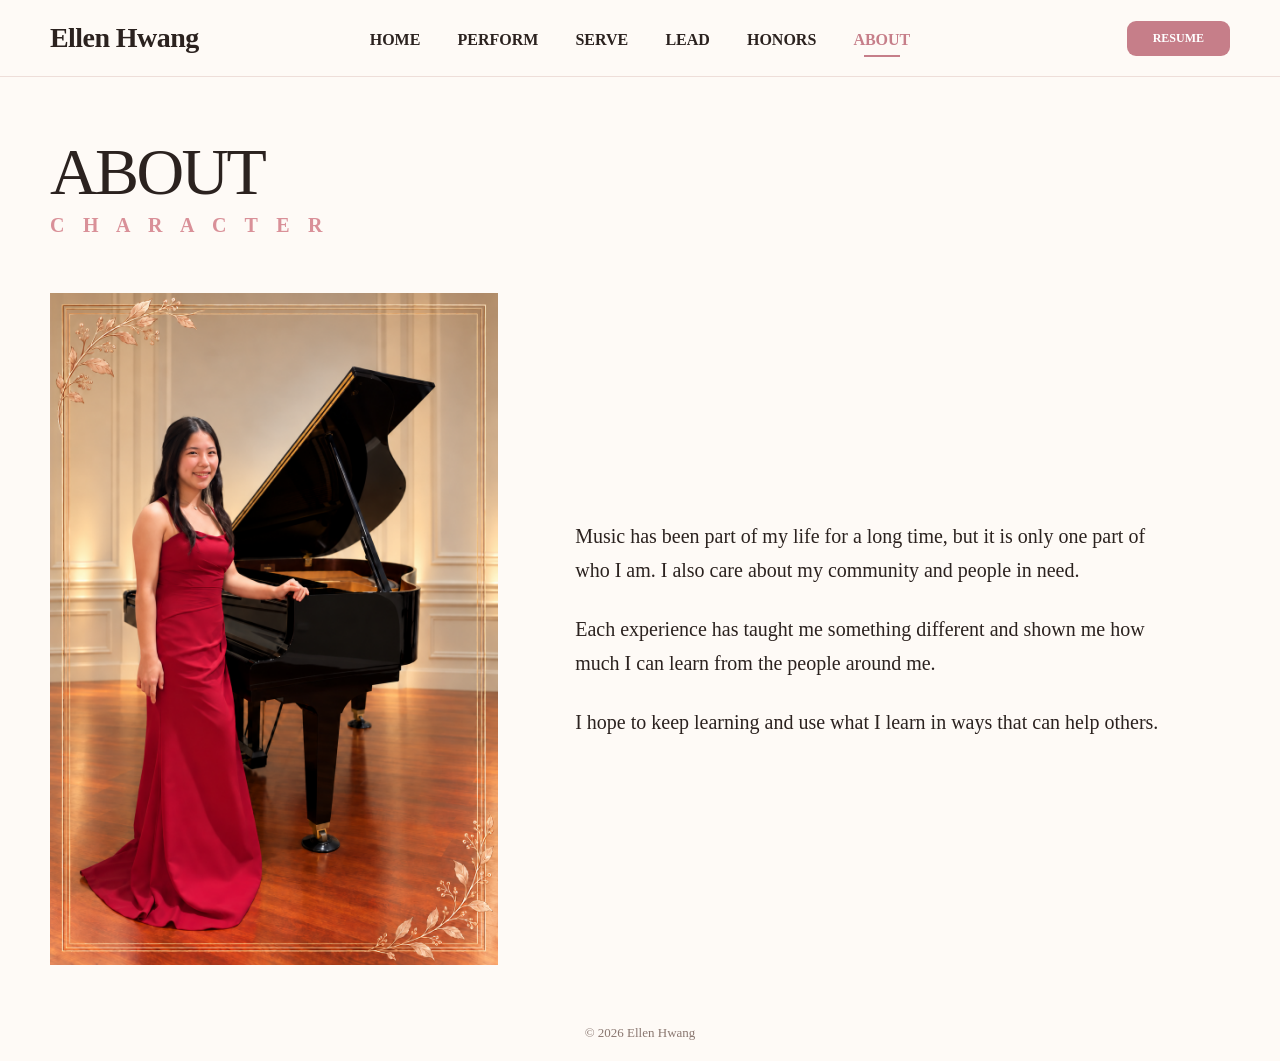
==== about.html @ 8ee8437b "Add files via upload" ====
<!doctype html><html lang="en"><head>
<meta charset="utf-8"><meta name="viewport" content="width=device-width, initial-scale=1">
<title>About | Ellen Hwang</title>
<meta name="description" content="Ellen Hwang portfolio — piano, service, leadership and honors.">
<link rel="stylesheet" href="styles.css"></head><body class="about-page"><header class="site-header"><div class="container nav">
      <a class="brand" href="index.html">Ellen Hwang</a>
      <button class="mobile-toggle" aria-label="Open menu">☰</button>
      <nav class="nav-links"><a class="" href="index.html">HOME</a><a class="" href="perform.html">PERFORM</a><a class="" href="serve.html">SERVE</a><a class="" href="lead.html">LEAD</a><a class="" href="honors.html">HONORS</a><a class="active" href="about.html">ABOUT</a></nav>
      <a class="resume-btn" href="Ellen_Hwang_Resume.pdf" target="_blank" rel="noopener">RESUME</a>
    </div></header><main class="about-wrap decor-page"><img class="floral left" src="assets/images/floral.png" alt=""><img class="floral right" src="assets/images/floral.png" alt=""><div class="container">
<section class="page-top"><div><h1 class="page-title">ABOUT</h1><div class="page-key">C H A R A C T E R</div></div><div></div></section>
<section class="about-grid"><div class="about-photo"><img src="assets/images/about-burgundy.png" width="1024" height="1536" alt="Ellen Hwang in a burgundy gown beside a grand piano"></div><div class="about-copy"><p>Music has been part of my life for a long time, but it is only one part of who I am. I also care about my community and people in need.</p><p>Each experience has taught me something different and shown me how much I can learn from the people around me.</p><p>I hope to keep learning and use what I learn in ways that can help others.</p></div></section>
</div></main><footer class="footer"><div class="container">© 2026 Ellen Hwang</div></footer><script src="script.js"></script></body></html>
---- styles.css ----
:root{
  --bg:#fefaf6;
  --panel:#f9eeec;
  --panel2:#f7e8e4;
  --ink:#2b221f;
  --rose:#c67e89;
  --rose2:#d99098;
  --muted:#6e625d;
  --line:#ead7d3;
  --white:#fffdfa;
  --max:1180px;
}
*{box-sizing:border-box}
html{scroll-behavior:smooth}
body{margin:0;background:var(--bg);color:var(--ink);font-family:"Times New Roman",Times,serif}
a{color:inherit;text-decoration:none}
img{max-width:100%;display:block}
button{font:inherit}
.container{width:min(var(--max),calc(100% - 56px));margin:auto}
.site-header{position:sticky;top:0;z-index:100;background:rgba(254,250,246,.97);border-bottom:1px solid rgba(234,215,211,.8);backdrop-filter:blur(8px)}
.nav{min-height:76px;display:grid;grid-template-columns:240px 1fr auto;align-items:center;gap:24px}
.brand{font-size:29px;font-weight:700;letter-spacing:-.02em}
.nav-links{display:flex;justify-content:center;gap:36px;font-size:14px;font-weight:700}
.nav-links a{position:relative;padding:28px 0 24px}
.nav-links a:hover,.nav-links a.active{color:var(--rose)}
.nav-links a.active:after,.nav-links a:hover:after{content:"";position:absolute;left:18%;right:18%;bottom:16px;height:1.5px;background:var(--rose)}
.resume-btn{background:var(--rose);color:#fff;padding:12px 24px;border-radius:12px;font-size:13px;font-weight:700}
.mobile-toggle{display:none;border:0;background:transparent;font-size:27px;padding:6px}
.page-top{display:grid;grid-template-columns:310px 1fr;gap:86px;padding:64px 0 38px;align-items:start}
.page-title{font-size:66px;line-height:.95;margin:0;font-weight:500;letter-spacing:-.04em}
.page-key{margin-top:10px;color:var(--rose2);letter-spacing:.34em;font-size:20px;font-weight:700}
.page-intro{font-size:21px;line-height:1.55;max-width:720px;margin:7px 0 0}
.eyebrow{color:var(--rose);letter-spacing:.22em;font-size:12px;font-weight:700;text-transform:uppercase}
.footer{padding:19px 0;color:#8A7770;background:#FEFAF6;font-size:13px;line-height:1.4;text-align:center;border:0;margin-top:32px}

/* HOME */
.home-hero{min-height:650px;position:relative;overflow:hidden;padding:58px 0 20px;background:radial-gradient(circle at 70% 30%,#fbe7e7 0,rgba(251,231,231,.65) 18%,transparent 47%)}
.hero-grid{display:grid;grid-template-columns:1.05fr .95fr;align-items:center;gap:18px;min-height:430px}
.hero-copy{padding-left:6%}
.hero-title{font-size:82px;line-height:.83;letter-spacing:-.055em;font-weight:500;margin:0;max-width:590px}
.hero-title em{color:#e4878f;font-weight:500}
.hero-text{font-size:18px;line-height:1.5;max-width:570px;margin:28px 0 0}
.home-paths{display:grid;grid-template-columns:repeat(5,1fr);gap:26px;padding:32px 0 18px}
.path{text-align:center;position:relative}
.path:not(:last-child):after{content:"";position:absolute;right:-13px;top:26px;width:1px;height:54px;background:#dcc7c1}
.path-icon{width:64px;height:64px;border-radius:50%;margin:0 auto 10px;background:#f6cfd0;display:grid;place-items:center}
.path-icon img{width:38px;height:38px;object-fit:contain}
.path strong{display:block;font-size:16px;letter-spacing:.02em}
.path span{display:block;font-style:italic;font-size:14px;margin-top:2px}

/* PERFORM */
.performance-grid{display:grid;grid-template-columns:repeat(3,minmax(0,1fr));gap:26px;padding:16px 0 0;align-items:start}
.performance-card{position:relative;min-width:0}
.play{position:absolute;inset:0;display:grid;place-items:center}
.play:before{content:"▶";width:56px;height:56px;border-radius:50%;display:grid;place-items:center;background:rgba(255,255,255,.82);color:var(--rose);font-size:20px;padding-left:3px;box-shadow:0 4px 16px rgba(0,0,0,.12)}
.performance-card h3{font-size:21px;margin:18px 0 7px}
.performance-card .piece{font-size:16px;line-height:1.35;margin:0}
.performance-card .meta{font-size:14px;color:var(--muted);margin-top:8px}

/* SERVE */
.serve-grid{display:grid;grid-template-columns:repeat(3,1fr);gap:18px;padding:18px 0 0}
.serve-card{background:var(--panel);padding:12px 12px 18px}
.serve-card img{width:100%;aspect-ratio:4/4.3;object-fit:cover;background:#eee}
.serve-card:nth-child(1) img{object-position:center 55%}
.serve-card:nth-child(2) img{object-position:center 50%}
.serve-card:nth-child(3) img{object-position:center 50%}
.serve-card h3{font-size:19px;margin:14px 0 7px}
.serve-card p{font-size:15px;line-height:1.38;margin:0}

/* LEAD */
.lead-grid{display:grid;grid-template-columns:1fr 1fr;gap:38px;padding:16px 0 0;align-items:start}
.lead-panel{background:var(--panel);padding:18px}
.lead-primary{width:100%;aspect-ratio:16/10;object-fit:cover}
.lead-support{display:grid;grid-template-columns:1fr 1fr;gap:12px;margin-top:12px}
.lead-support img{width:100%;aspect-ratio:4/3;object-fit:cover}
.lead-panel h3,.newspaper-block h3{font-size:26px;margin:18px 0 3px}
.role-meta{font-size:15px;font-style:italic;color:#4b3b36;margin-bottom:12px}
.lead-copy{font-size:16px;line-height:1.48;margin:0}
.newspaper-block{padding:0 4px}
.newspaper-block>img{width:100%;aspect-ratio:1.26/1;object-fit:cover;object-position:top center;border:1px solid #e1d8d4;box-shadow:0 4px 14px rgba(65,43,35,.08)}

/* HONORS */
.decor-page{position:relative;overflow:hidden}
.floral{position:absolute;opacity:.34;pointer-events:none;z-index:0}
.floral.left{left:-40px;bottom:-190px;width:190px;transform:rotate(-4deg)}
.floral.right{right:-30px;top:80px;width:170px;transform:scaleX(-1) rotate(-4deg)}
.honors-grid{position:relative;z-index:1;display:grid;grid-template-columns:1fr 1fr;gap:18px;padding:10px 0 0}
.honor-card{min-height:225px;border:1px solid var(--line);border-radius:9px;padding:22px 34px 24px;text-align:center;background:rgba(254,250,246,.78)}
.honor-icon{height:54px;display:grid;place-items:center;margin-bottom:10px}
.honor-icon img{max-height:50px;max-width:72px;object-fit:contain}
.honor-card h3{font-size:24px;margin:4px 0 7px}
.honor-card .sub{font-size:16px;color:var(--muted);line-height:1.3}
.honor-card .award{color:var(--rose);letter-spacing:.18em;font-size:16px;margin:14px 0 8px;font-weight:700}
.honor-card .detail{font-size:15px;color:#6d625d}

/* ABOUT */
.about-wrap{position:relative;overflow:hidden}
.about-grid{display:grid;grid-template-columns:42% 58%;gap:46px;align-items:center;padding:18px 7% 0}
.about-photo{border:0;box-shadow:none;border-radius:0;background:none;padding:0}
.about-photo img{display:block;width:100%;height:auto;border:0;box-shadow:none;border-radius:0;filter:none}
.about-copy{font-size:20px;line-height:1.72;max-width:600px}
.about-copy p{margin:0 0 18px}
.closing{font-style:italic;color:var(--rose);font-size:18px}

@media (max-width: 900px){
  .container{width:min(100% - 34px,760px)}
  .nav{grid-template-columns:1fr auto auto;min-height:66px}
  .brand{font-size:22px}
  .mobile-toggle{display:block;grid-column:2}
  .resume-btn{grid-column:3;padding:10px 16px}
  .nav-links{display:none;position:absolute;top:66px;left:0;right:0;background:var(--bg);padding:12px 24px 22px;border-bottom:1px solid var(--line);flex-direction:column;gap:0}
  .nav-links.open{display:flex}
  .nav-links a{padding:12px 0}
  .nav-links a:after{display:none}
  .page-top{grid-template-columns:1fr;gap:22px;padding:42px 0 28px}
  .page-title{font-size:48px}
  .page-key{font-size:15px}
  .page-intro{font-size:18px}
  .hero-grid{grid-template-columns:1fr;padding-top:8px}
  .hero-copy{padding:0;text-align:center;order:2}
  .hero-title{font-size:57px;max-width:none}
  .hero-text{font-size:16px;margin:20px auto 0}
  .home-paths{grid-template-columns:repeat(2,1fr);gap:24px 18px;padding-top:20px}
  .path:last-child{grid-column:1 / -1;width:50%;justify-self:center}
  .path:after{display:none}
  .performance-grid,.serve-grid,.lead-grid,.honors-grid,.about-grid{grid-template-columns:1fr}
  .performance-grid{gap:34px}
  .serve-card img{aspect-ratio:4/3}
  .lead-grid{gap:28px}
  .newspaper-block>img{aspect-ratio:auto;max-height:540px;object-fit:contain;background:#fff}
  .honor-card{min-height:190px}
  .about-grid{padding:12px 0 0;gap:30px}
  .about-photo{max-width:520px;margin:auto;width:100%}
  .about-copy{font-size:18px}
  .floral.left{width:125px;left:-54px}.floral.right{width:118px;right:-44px}
}
@media (max-width: 520px){
  .container{width:calc(100% - 28px)}
  .resume-btn{font-size:11px;padding:9px 12px}
  .hero-title{font-size:48px}
  .page-title{font-size:43px}
  .serve-card{padding:10px 10px 16px}
  .honor-card{padding:18px 16px}
  .honor-card h3{font-size:22px}
}


/* === HOME REFERENCE MATCH / Oct 2026 === */
@media (min-width: 901px) {
  .site-header .container { width: min(1440px, calc(100% - 52px)); }
  .nav { min-height:70px; grid-template-columns: 260px 1fr auto; gap:14px; }
  .brand { font-size:27px; }
  .nav-links { gap:clamp(20px,3.2vw,47px); font-size:12px; }
  .nav-links a { padding:26px 0 23px; }
  .resume-btn { border-radius:9px; font-size:12px; padding:10px 26px; }
  .home-hero { min-height:0; padding:0 0 19px; background:radial-gradient(ellipse at 73% 31%, #fff4f3 0%, #fdf6f4 40%, #fefaf6 79%); }
  .home-hero > .container:first-of-type { width:min(1180px,calc(100% - 48px)); }
  .hero-grid { grid-template-columns: 56% 44%; min-height: 435px; gap:0; align-items:center; }
  .hero-copy { padding: 0 0 18px clamp(125px, 21vw, 250px); z-index:2; position:relative; }
  .hero-title { font-size:clamp(67px, 8.75vw, 104px); line-height:.85; font-weight:500; letter-spacing:-.055em; max-width:660px; white-space:nowrap; }
  .hero-title em { color:#e88b97; }
  .hero-text { font-size:clamp(16px, 1.65vw, 19px); line-height:1.48; max-width:420px; margin:19px 0 0; }
  .home-floral { position:absolute; right:-84px; top:6px; width:242px; opacity:.22; z-index:1; transform:scaleX(-1); pointer-events:none; }
  .home-paths { width:min(870px,calc(100% - 46px)); margin:auto; grid-template-columns:repeat(5,1fr); gap:8px; padding:16px 0 10px; }
  .path:not(:last-child):after { right:-4px; top:12px; height:94px; }
  .path-icon { width:92px; height:92px; margin:0 auto 8px; background:none; }
  .path-icon img { width:92px; height:92px; object-fit:contain; }
  .path strong { font-size:20px; }
  .path span { font-size:15px; margin-top:0; }
  .home-hero + .footer { margin-top:0; }
}
@media (min-width: 901px) and (max-width: 1080px){
  .hero-copy { padding-left:clamp(150px, 21vw, 225px); }
  .hero-title { font-size:clamp(66px,8.45vw,92px); }
  .hero-text {max-width:370px;}
}
@media (max-width:900px){
  .home-hero {padding-top:12px; min-height:0; background:radial-gradient(circle at 75% 22%,#fff0ef 0%,#fefaf6 67%);}
  .home-floral{position:absolute;right:-42px;top:8px;width:155px;opacity:.20;transform:scaleX(-1);pointer-events:none;}
  .hero-grid{display:flex;flex-direction:column;min-height:0;gap:4px;padding-top:0;}
  .hero-copy{order:1;padding:27px 3% 0;text-align:center;max-width:100%;}
  .hero-title{font-size:clamp(48px,9vw,75px);line-height:.92;white-space:normal;}
  .hero-text{font-size:17px;line-height:1.5;max-width:520px;margin:17px auto 0;}
  .home-paths{grid-template-columns:repeat(5,1fr);gap:6px;padding:13px 0 7px;}
  .path:last-child{grid-column:auto;width:auto;justify-self:stretch;}
  .path-icon,.path-icon img{width:clamp(52px,10vw,74px);height:clamp(52px,10vw,74px);}
  .path-icon{background:none;margin-bottom:4px;}
  .path strong{font-size:clamp(12px,2.3vw,17px);}
  .path span{font-size:clamp(10px,2vw,14px);}
}
@media (max-width:520px){
  .hero-title{font-size:clamp(44px,11.4vw,58px);}
  .hero-text{font-size:15px;}
  .home-paths{width:calc(100% - 18px);grid-template-columns:repeat(3,1fr);gap:16px 5px;}
  .path:last-child{grid-column:auto;width:auto;}
  .home-floral{width:112px;right:-34px;opacity:.18;}
}


/* HOME nav icons: five identical 80x80 circular PNGs */
.home-paths .path-icon{width:80px;height:80px;margin:0 auto 10px;background:none;border-radius:0;display:block;padding:0}
.home-paths .path-icon img{display:block;width:80px;height:80px;max-width:none;object-fit:contain}
@media (max-width:900px){.home-paths .path-icon,.home-paths .path-icon img{width:80px;height:80px}.home-paths .path-icon{margin-bottom:6px}}


/* 3. icon section up ~24px */

@media (min-width:901px){
  /* Navigation: same size/spacing on ALL pages (HOME is the master) */
  .nav{grid-template-columns:1fr auto 1fr}
  .nav-links{font-size:16px}
  .nav-links a{padding:23px 0 20px}
  .nav-links a.active:after,.nav-links a:hover:after{bottom:12px}
}


/* HOME: footer follows icons by ~36px */
body.home .home-paths{padding-bottom:0}

/* PERFORM: reusable square video thumbnail */
.video-thumb{--thumb-bg:#FEFAF6;display:block;position:relative;width:100%;aspect-ratio:1 / 1;overflow:hidden;background:var(--thumb-bg);border:1px solid var(--line)}
.video-thumb img{width:100%;height:100%;object-fit:contain;object-position:center;display:block}
.video-thumb .play{position:absolute;inset:0;display:grid;place-items:center}
@media (max-width:900px){
  .performance-grid{gap:34px}
  .performance-card{width:100%;max-width:440px;margin-inline:auto}
}

/* HONORS: four identical 56x56 icon containers (artwork pre-normalized, centered, proportions kept) */
.honor-icon{width:56px;height:56px;margin:0 auto 10px;display:block}
.honor-icon img{width:56px;height:56px;max-width:none;max-height:none;object-fit:contain;display:block}

/* keep the page subtitle (e.g. C O N N E C T I O N) on one line on desktop */
@media (min-width:901px){.page-key{white-space:nowrap}}


/* ===================== FINAL CORRECTIONS (Oct 13) ===================== */

/* RESUME button: visible, but not linked until the final PDF is ready (see script.js). */
.resume-btn{justify-self:end}
.resume-btn:not([href]){cursor:default}


/* Inner pages: heading and intro share one top line */
.page-top{align-items:start}
.page-intro{margin:0}

/* Floral accents (original floral.png only): soft, behind content, tucked toward the page edges.
   --sliver = how much of the artwork shows inside the page; it shrinks with the side margin so content is never covered. */
.decor-page>.container{position:relative;z-index:1}
.floral{--fw:170px;--sliver:clamp(36px,calc((100vw - 1180px)/2 + 12px),150px);width:var(--fw);opacity:.2}
.floral.right{right:calc(var(--sliver) - var(--fw));left:auto}
.floral.left{--fw:190px;left:calc(var(--sliver) - var(--fw));right:auto}
.home-floral{--fw:230px;--sliver:clamp(120px,calc((100vw - 1180px)/2 + 24px),170px);width:var(--fw);right:calc(var(--sliver) - var(--fw));top:10px;opacity:.2}
@media (max-width:900px){
  .floral.right,.floral.left{--fw:110px}
  .home-floral{--fw:112px;--sliver:46px}
}
@media (max-width:520px){
  .floral{--sliver:30px}
  .floral.right,.floral.left{--fw:96px}
  .home-floral{--fw:100px;--sliver:40px}
}


/* ===== LEAD page only: more compact vertical rhythm (no image sizes/crops changed) ===== */
.lead-page .page-top{padding-bottom:18px}
.lead-page .lead-grid{padding-top:0;align-items:start}
.lead-page .lead-panel{padding:14px 18px 16px}
.lead-page .lead-support{margin-top:8px}
.lead-page .lead-panel h3,.lead-page .newspaper-block h3{margin:12px 0 2px}
.lead-page .role-meta{margin-bottom:8px}
.lead-page .footer{margin-top:20px}


/* ===== ABOUT page only: soft floral frame on both sides (original floral.png) =====
   Artwork is sized and placed inside empty areas only, so it never reaches the photo, the heading or the biography.
   - left: in the left gutter beside the photo
   - right: in the empty top-right corner above the biography (the text column sits lower)  */
.about-page .floral{opacity:.24}
@media (min-width:901px){
  .about-page .floral{
    --c:min(1180px,calc(100vw - 56px));
    --s:calc((100vw - var(--c))/2 + var(--c)*.07 - 14px);          /* free space between page edge and the photo */
    --aw:clamp(64px,calc(var(--s) - 18px),112px);                  /* visible width of the flowers */
    --al:max(8px,calc((var(--s) - var(--aw))/2));                  /* distance from page edge */
    --fw:calc(var(--aw)/.61);                                      /* image width (artwork fills ~61% of the PNG) */
    width:var(--fw);bottom:auto}
  .about-page .floral.left{left:calc(var(--al) - .2155*var(--fw));right:auto;top:300px;height:auto;transform:none}
  .about-page .floral.right{right:calc(var(--al) - .1713*var(--fw) - 0px);left:auto;top:70px;transform:scaleX(-1);
    /* height = empty zone above the biography text, with a soft fade at the bottom */
    height:calc(min(468px,calc(348px + .317*(100vw - 901px))) - 160px);object-fit:cover;object-position:50% 0;
    -webkit-mask-image:linear-gradient(#000 70%,transparent);mask-image:linear-gradient(#000 70%,transparent)}
}
@media (max-width:900px){
  .about-page .floral{
    --s:calc((100vw - min(520px,calc(100vw - 34px)))/2 - 14px);   /* gutter beside the centered photo */
    --aw:clamp(44px,calc(var(--s) - 18px),100px);
    --al:max(6px,calc((var(--s) - var(--aw))/2));
    --fw:calc(var(--aw)/.61);
    width:var(--fw);height:auto;bottom:auto}
  .about-page .floral.left{left:calc(var(--al) - .2155*var(--fw));right:auto;top:290px;transform:none}
  .about-page .floral.right{right:calc(var(--al) - .2155*var(--fw));left:auto;top:70px;transform:scaleX(-1)}
}
@media (max-width:680px){
  /* phones: photo spans (almost) the full width, so a short accent beside the title on the right only */
  .about-page .floral.left{display:none}
  .about-page .floral.right{--fw:98px;--al:8px;width:var(--fw);top:58px;height:110px;right:calc(var(--al) - .2155*var(--fw));object-fit:cover;object-position:50% 0;
    -webkit-mask-image:linear-gradient(#000 60%,transparent);mask-image:linear-gradient(#000 60%,transparent)}
}

/* HOME desktop: vertical compaction below the keyboard (desktop only) */
@media (min-width:901px){
  body.home .home-hero{padding-bottom:0;min-height:0}
  body.home .footer{margin-top:6px;padding:14px 0 16px}
}

/* LEAD page only: new photos + Angels Times two-page showcase */
.lead-page .lead-support img{aspect-ratio:4/3;object-fit:cover}
.lead-page .lead-support img.pos-kitchen{object-position:50% 24%}
.lead-page .lead-grid{align-items:stretch;container-type:inline-size}
.lead-page .newspaper-block{background:var(--panel);padding:14px 18px 16px;display:flex;flex-direction:column}
.lead-page .np-main,.lead-page .np-second{display:block;background:#fff;line-height:0;box-shadow:0 2px 10px rgba(80,50,50,.16)}
.lead-page .np-main img,.lead-page .np-second img{width:100%;height:auto;display:block}
.lead-page .np-ring{position:absolute;left:67%;top:19.5%;width:33.5%;height:32%;border:2px solid #C9808F;border-radius:10px;pointer-events:none}
.lead-page .np-main{position:relative}
.lead-page .np-lens{position:relative;aspect-ratio:1/1;border-radius:50%;border:3px solid #C9808F;background:#fff;box-shadow:inset 0 0 0 3px #fff,0 6px 16px rgba(80,50,50,.28);isolation:isolate}
.lead-page .np-lens img{width:100%;height:100%;display:block;border-radius:50%;-webkit-mask-image:linear-gradient(#000 76%,transparent 96%);mask-image:linear-gradient(#000 76%,transparent 96%)}
.lead-page .np-lens::before{content:"";position:absolute;inset:0;border-radius:50%;background:radial-gradient(circle at 28% 22%,rgba(255,255,255,.35),rgba(255,255,255,0) 45%);pointer-events:none;z-index:1}
.lead-page .np-lens::after{content:"";position:absolute;left:84%;top:84%;width:36%;height:8%;border-radius:8px;background:linear-gradient(180deg,#D9A0AB,#B9707F);box-shadow:0 3px 6px rgba(80,50,50,.25);transform-origin:0 50%;transform:rotate(45deg);z-index:-1}
.lead-page .np-main:hover,.lead-page .np-second:hover,.lead-page .np-lens:hover{filter:brightness(.97)}
.lead-page .np-conn{display:none}
.lead-page .np-stage{display:grid;grid-template-columns:1fr 1fr;gap:16px 14px;align-items:start}
.lead-page .np-main{grid-column:1/-1;width:100%}
.lead-page .np-lens{width:min(86%,230px);justify-self:center;margin-top:4px}
.lead-page .np-second{width:100%}
@media (min-width:901px){
  .lead-page .lead-grid{grid-template-columns:47fr 53fr}
  .lead-page .np-stage{--H:calc((100cqw - 38px) * .47 - 32.5px);--R:calc((100cqw - 38px) * .53 - 36px);display:block;position:relative;height:var(--H);flex:none}
  .lead-page .np-main{position:absolute;left:0;top:0;height:var(--H);width:auto;aspect-ratio:1086/1524;grid-column:auto}
  .lead-page .np-main img{height:100%;width:100%}
  .lead-page .np-second{position:absolute;right:0;bottom:0;height:calc(var(--H) * .59);width:auto;aspect-ratio:1098/1558;z-index:2;box-shadow:-6px 4px 16px rgba(60,40,40,.28),0 1px 3px rgba(60,40,40,.2)}
  .lead-page .np-second img{height:100%;width:100%}
  .lead-page .np-lens{position:absolute;right:0;top:0;width:calc(var(--H) * .376);margin:0;justify-self:auto;z-index:3}
  .lead-page .np-conn{display:block;position:absolute;inset:0;width:100%;height:100%;pointer-events:none;overflow:visible;z-index:3}
  .lead-page .np-conn line{stroke:#C9808F;stroke-width:1.5;stroke-linecap:round}
}
@media (max-width:520px){.lead-page .np-lens{width:min(86%,170px)}}

/* PERFORM: album-cover video thumbnails (play button stays on top; subtle shading + hover) */
.video-thumb img{object-fit:cover;transition:transform .5s ease}
.video-thumb .play{z-index:2}
.video-thumb:hover img,.video-thumb:focus-visible img{transform:scale(1.035)}
.video-thumb:hover .play:before{transform:scale(1.08)}
.video-thumb .play:before{transition:transform .25s ease}

/* ABOUT: framed burgundy portrait (shown whole, never cropped) + three paragraphs */
@media (min-width:901px){
  .about-page .about-grid{grid-template-columns:36% 1fr;gap:64px;align-items:center}
  .about-page .about-copy p{margin:0 0 24px}
  .about-page .about-copy p:last-child{margin-bottom:0}
}
.about-page .about-photo img{width:100%;height:auto;object-fit:contain}
@media (max-width:900px){.about-page .about-photo{max-width:420px}}

/* SERVE: new portrait photos — taller frames so Ellen is never cropped awkwardly */
.serve-page .serve-card img{height:auto;aspect-ratio:4/5}
.serve-page .serve-card:nth-child(1) img{object-position:center 38%}
.serve-page .serve-card:nth-child(2) img{object-position:center 30%}
.serve-page .serve-card:nth-child(3) img{object-position:center 50%}
@media (max-width:900px){.serve-page .serve-card img{height:auto;aspect-ratio:4/5}}


/* PERFORM gallery only: 2x2 horizontal cards (cover left, three text lines right) */
.performance-grid{grid-template-columns:repeat(2,minmax(0,1fr));gap:28px 32px;padding-top:20px}
.performance-card{display:grid;grid-template-columns:clamp(190px,46%,270px) minmax(0,1fr);gap:24px;align-items:start}
.performance-card .perf-text{padding-top:28px}
.performance-card h3{margin:0 0 8px;font-size:21px;line-height:1.25}
.performance-card .piece{font-size:18px;line-height:1.35;min-height:calc(2 * 1.35em);margin:0}
.performance-card .meta{font-size:14px;line-height:1.45;margin-top:6px}
@media (min-width:601px) and (max-width:900px){
  .performance-grid{grid-template-columns:repeat(2,minmax(0,1fr));gap:26px 20px}
  .performance-card{display:block;max-width:none;width:auto}
  .performance-card .perf-text{padding-top:0}
  .performance-card h3{margin:14px 0 6px;font-size:19px}
  .performance-card .piece{font-size:16px}
}
@media (max-width:600px){
  .performance-grid{grid-template-columns:1fr;gap:30px}
  .performance-card{display:block;max-width:440px;margin-inline:auto}
  .performance-card .perf-text{padding-top:0}
  .performance-card h3{margin:14px 0 6px}
  .performance-card .piece{min-height:0}
}


/* =====================================================================================
   FINAL POLISH (Oct 15) — ONE shared grid for all six pages.
   Left reference  = "Ellen Hwang" logo  = left edge of .container
   Right reference = RESUME button       = right edge of .container
   Content, text and photographs are untouched; only alignment, spacing, layering change.
   ===================================================================================== */
:root{--wrap:1180px;--gut:28px;--r-img:.3330078}      /* --r-img = keyboard PNG height / width */
.container,.site-header .container{width:min(var(--wrap),calc(100% - 2*var(--gut)));margin-inline:auto}
@media (max-width:900px){:root{--gut:17px}}
@media (max-width:520px){:root{--gut:14px}}

/* ---- Header: logo left | menu centred | RESUME right (same on every page) ---- */
@media (min-width:901px){
  .nav{grid-template-columns:1fr auto 1fr;min-height:76px;gap:20px}
  .brand{font-size:28px;justify-self:start}
  .nav-links{gap:clamp(22px,2.9vw,42px)}
  .resume-btn{justify-self:end;margin-left:0;font-size:12px;padding:10px 26px;border-radius:9px}
}
@media (min-width:901px) and (max-width:1100px){
  .brand{font-size:24px}
  .nav-links{font-size:14px;gap:20px}
}

/* ---- Inner pages: titles, intros, grids all start/end on the shared boundaries ---- */
@media (min-width:901px){.page-top{grid-template-columns:310px minmax(0,1fr);gap:clamp(40px,6vw,86px);padding:64px 0 38px}}
.page-intro{max-width:720px}
.honors-grid,.serve-grid,.lead-grid,.performance-grid{width:100%}
.footer{margin-top:40px}
body.serve-page .footer,body.lead-page .footer{margin-top:40px}

/* ABOUT: photo on the left edge, text column stops inside the right edge (never past RESUME) */
@media (min-width:901px){
  .about-page .about-grid{grid-template-columns:minmax(0,38%) minmax(0,1fr);gap:clamp(48px,6vw,84px);padding:18px 0 0;align-items:center}
  .about-page .about-copy{max-width:600px}
}
@media (max-width:900px){.about-page .about-grid{padding:12px 0 0}}

/* PERFORM: wrap long metadata inside its column instead of running past the grid */
.performance-card .perf-text{min-width:0}
.performance-card .meta,.performance-card .piece,.performance-card h3{overflow-wrap:anywhere}

/* ---- Floral decorations: framing the content from the outside margins, hugging the grid edge ---- */
@media (min-width:901px){
  .decor-page,.home-hero{
    --side:calc((100% - min(var(--wrap),100% - 2*var(--gut)))/2);      /* free margin left/right of the grid */
    --vis:clamp(0px,calc(var(--side) - 36px),150px);                    /* visible width of the artwork        */
    --fw:calc(var(--vis)/.6133);                                       /* PNG width (artwork = 61.33% of it)   */
  }
  .floral,.home-floral{width:var(--fw);--gap:30px;opacity:.22;
    height:min(calc(var(--fw)*3),calc(100% - var(--top) - 30px));object-fit:cover;object-position:50% 0;
    -webkit-mask-image:linear-gradient(#000 78%,transparent);mask-image:linear-gradient(#000 78%,transparent)}
  .floral.left{--top:150px;left:calc(var(--side) - var(--gap) - var(--vis) - .2155*var(--fw));right:auto;bottom:auto;top:var(--top);transform:none}
  .floral.right,.home-floral{--top:70px;right:calc(var(--side) - var(--gap) - var(--vis) - .2155*var(--fw));left:auto;top:var(--top);bottom:auto;transform:scaleX(-1)}
  .home-floral{--top:20px}
  .about-page .floral.left{--top:250px}
  .about-page .floral.right{--top:56px;height:270px}
}
@media (min-width:901px) and (max-width:1319px){.floral,.home-floral{display:none}}

/* =====================================================================================
   HOME — approved keyboard PNG, used exactly as supplied (never stretched: width + height:auto ratio).
   Portrait and keyboard live in one stage that scales together:
     keyboard = front layer, portrait = behind it. The portrait is clipped (clip-path only; the
     photo file is untouched) along the keyboard's own curve so its lower cut-off is always hidden
     behind the keys.
   ===================================================================================== */
body.home .home-hero{overflow:hidden;min-height:0;padding:0}
body.home .home-hero>.container:first-of-type{width:min(var(--wrap),calc(100% - 2*var(--gut)))}
body.home .hero-grid{display:block;min-height:0;padding-top:clamp(40px,5.4vw,78px)}
body.home .hero-copy{transform:none;position:relative;z-index:3}
body.home .home-lower{position:relative;padding:0}
.hero-stage{--sw:min(1260px,calc(100vw - 32px));position:relative;z-index:1;width:var(--sw);height:calc(var(--sw)*var(--r-img));
  margin:calc(var(--sw)*-.066) auto 0}
.hero-stage .piano-ribbon{position:absolute;left:0;top:0;width:100%;height:auto;z-index:2;pointer-events:none;user-select:none}
.hero-stage .hero-portrait{position:absolute;z-index:1;left:calc(0.6*100%);width:calc(0.25*100%);height:auto;top:-28.362%;
  max-width:none;clip-path:polygon(0.00% 0.00%,100.00% 0.00%,100.00% 51.36%,92.86% 54.01%,85.71% 56.73%,78.57% 59.46%,71.43% 62.15%,64.29% 64.62%,57.14% 67.44%,50.00% 70.03%,42.86% 72.34%,35.71% 74.58%,28.57% 76.52%,21.43% 78.28%,14.29% 79.20%,7.14% 79.20%,0.00% 79.20%)}
body.home .home-paths{position:relative;z-index:3;margin-top:-40px;padding:6px 0 0;width:min(870px,calc(100% - 46px));margin-inline:auto}
body.home .footer{margin-top:10px;padding:12px 0 18px}
@media (min-width:901px){
  body.home .hero-copy{padding:0 0 0 clamp(60px,9vw,130px)}
}
@media (max-width:900px){
  body.home .hero-grid{display:flex;padding-top:6px}
  .hero-stage{--sw:clamp(560px,150vw,940px);margin:calc(var(--sw)*0.2560 + 8px) calc((100% - var(--sw))/2) 0;width:var(--sw)}
  .hero-stage .hero-portrait{left:calc(0.31*100%);width:calc(0.38*100%);top:-76.863%;clip-path:polygon(0.00% 0.00%,100.00% 0.00%,100.00% 75.79%,92.86% 77.73%,85.71% 79.20%,78.57% 79.20%,71.43% 79.20%,64.29% 79.20%,57.14% 79.20%,50.00% 79.20%,42.86% 79.20%,35.71% 79.20%,28.57% 79.20%,21.43% 79.18%,14.29% 77.66%,7.14% 75.82%,0.00% 73.78%)}
  body.home .home-paths{margin-top:-6px}
}
@media (max-width:520px){
  body.home .home-paths{width:calc(100% - 18px)}
}

/* =====================================================================================
   DESKTOP CORRECTION (min-width:901px ONLY — mobile rules above are untouched)
   - portrait back to its original desktop display size (326x517 at wide screens, as in the earlier ZIP)
   - keyboard PNG scaled down proportionally (76% of the content width) -> slimmer, less dominant
   - stage centred under the portrait so the keys cross the lower chest and the lower cut-off is hidden
   ===================================================================================== */
@media (min-width:901px){
  .hero-stage{--cw:min(var(--wrap),calc(100vw - 2*var(--gut)));--sw:calc(var(--cw)*.763);
    width:var(--sw);height:calc(var(--sw)*var(--r-img));
    margin:calc(var(--sw)*-.071) 0 0 calc((100% - var(--cw))/2 + var(--cw)*.62 - var(--sw)/2)}
  .hero-stage .hero-portrait{left:calc(0.319*100%);width:calc(0.362*100%);top:-68.844%;clip-path:polygon(0.00% 0.00%,100.00% 0.00%,100.00% 74.22%,92.86% 76.47%,85.71% 78.35%,78.57% 79.20%,71.43% 79.20%,64.29% 79.20%,57.14% 79.20%,50.00% 79.20%,42.86% 79.20%,35.71% 79.20%,28.57% 79.20%,21.43% 78.50%,14.29% 76.82%,7.14% 74.74%,0.00% 72.51%)}
  /* micro-correction: SAME keyboard PNG, scaled to 82% (proportional), still centred under the portrait */
  .hero-stage .piano-ribbon{left:9.00%;top:13.421%;width:82.00%;height:auto}
  .home-floral{opacity:.15}
  body.home .home-paths{margin-top:-26px}
}

/* ABOUT right floral: same size, opacity, position and length as the other pages (desktop only) */
@media (min-width:901px){
  .about-page .floral.right{--fw:170px;--top:70px;width:var(--fw);opacity:.22;top:var(--top);
    right:calc(var(--side) - var(--gap) - var(--vis) - .2155*var(--fw));
    height:min(calc(var(--fw)*3),calc(100% - var(--top) - 30px));
    -webkit-mask-image:linear-gradient(#000 78%,transparent);mask-image:linear-gradient(#000 78%,transparent)}
}
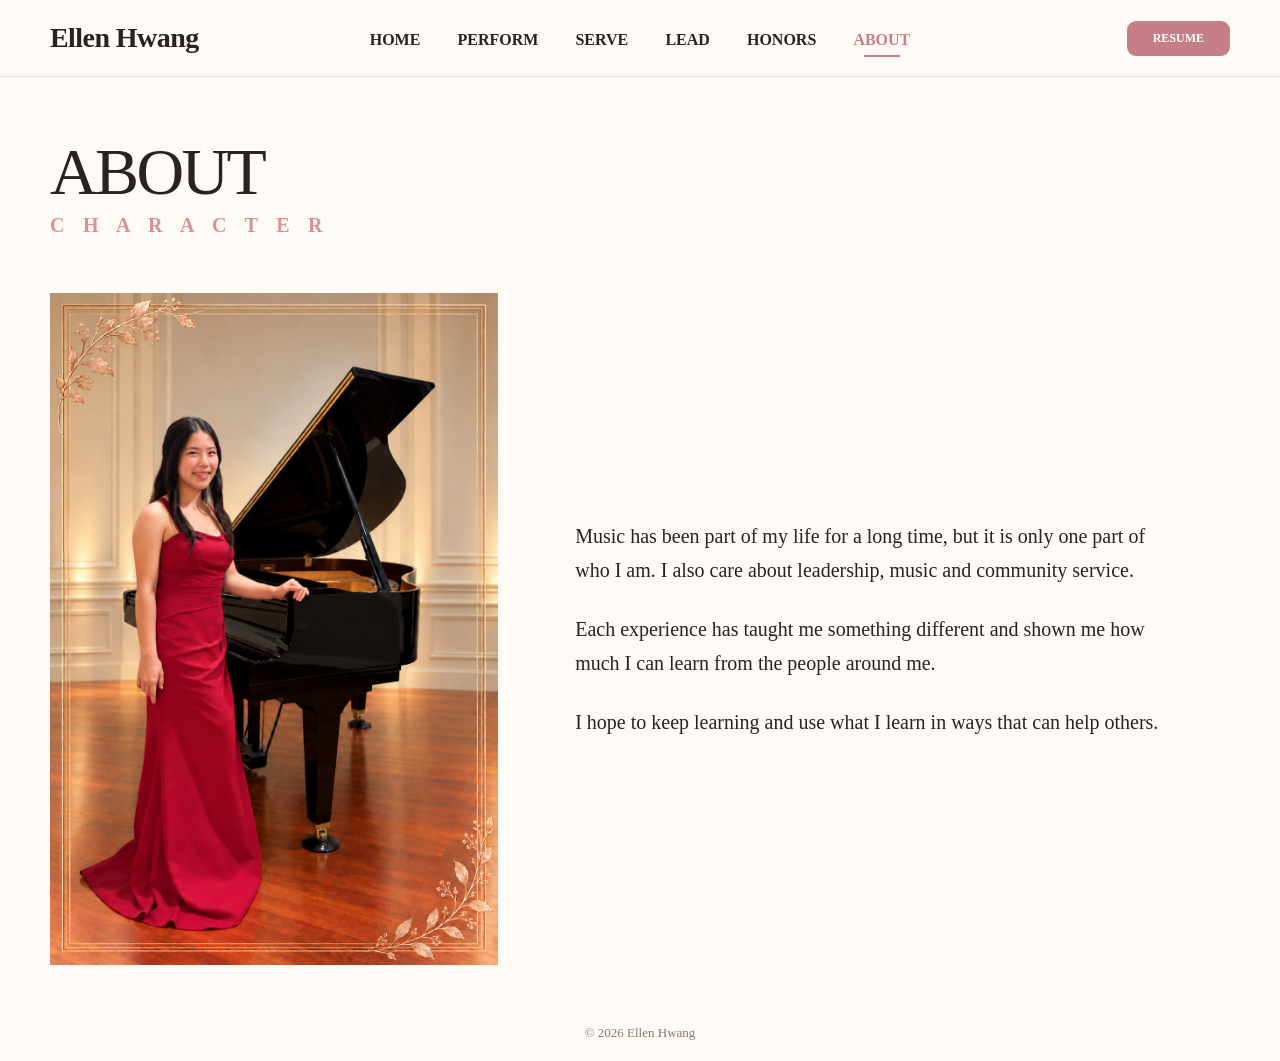
==== commit e45e444f: "Add files via upload" ====
--- a/about.html
+++ b/about.html
@@ -9,5 +9,5 @@
       <a class="resume-btn" href="Ellen_Hwang_Resume.pdf" target="_blank" rel="noopener">RESUME</a>
     </div></header><main class="about-wrap decor-page"><img class="floral left" src="assets/images/floral.png" alt=""><img class="floral right" src="assets/images/floral.png" alt=""><div class="container">
 <section class="page-top"><div><h1 class="page-title">ABOUT</h1><div class="page-key">C H A R A C T E R</div></div><div></div></section>
-<section class="about-grid"><div class="about-photo"><img src="assets/images/about-burgundy.png" width="1024" height="1536" alt="Ellen Hwang in a burgundy gown beside a grand piano"></div><div class="about-copy"><p>Music has been part of my life for a long time, but it is only one part of who I am. I also care about my community and people in need.</p><p>Each experience has taught me something different and shown me how much I can learn from the people around me.</p><p>I hope to keep learning and use what I learn in ways that can help others.</p></div></section>
+<section class="about-grid"><div class="about-photo"><img src="assets/images/about-burgundy.png" width="1024" height="1536" alt="Ellen Hwang in a burgundy gown beside a grand piano"></div><div class="about-copy"><p>Music has been part of my life for a long time, but it is only one part of who I am. I also care about leadership, music and community service.</p><p>Each experience has taught me something different and shown me how much I can learn from the people around me.</p><p>I hope to keep learning and use what I learn in ways that can help others.</p></div></section>
 </div></main><footer class="footer"><div class="container">© 2026 Ellen Hwang</div></footer><script src="script.js"></script></body></html>
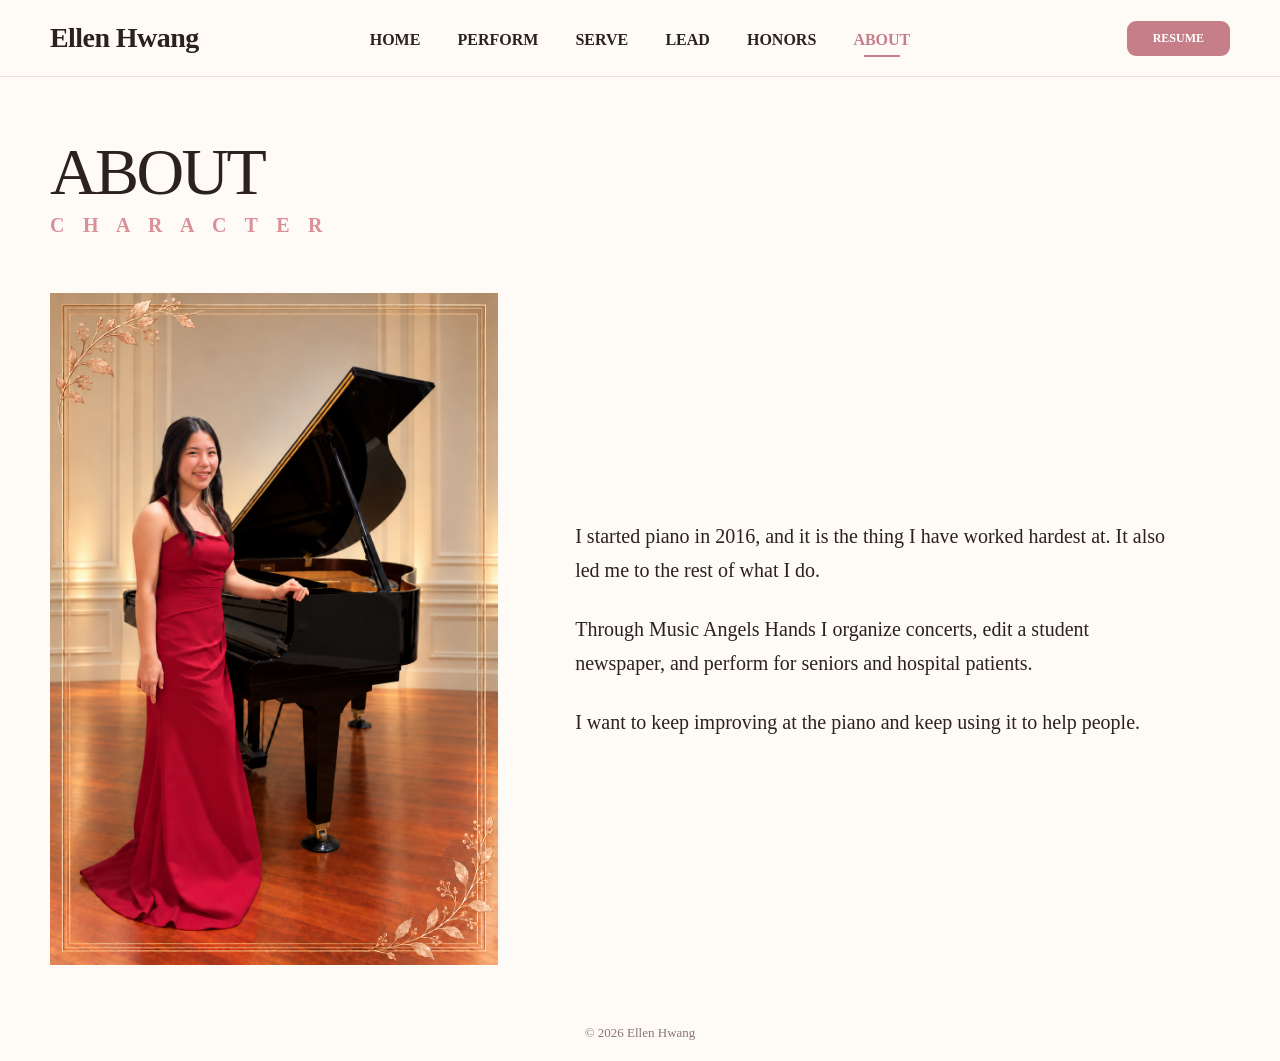
==== commit ea8347da: "Add files via upload" ====
--- a/about.html
+++ b/about.html
@@ -7,7 +7,7 @@
       <button class="mobile-toggle" aria-label="Open menu">☰</button>
       <nav class="nav-links"><a class="" href="index.html">HOME</a><a class="" href="perform.html">PERFORM</a><a class="" href="serve.html">SERVE</a><a class="" href="lead.html">LEAD</a><a class="" href="honors.html">HONORS</a><a class="active" href="about.html">ABOUT</a></nav>
       <a class="resume-btn" href="Ellen_Hwang_Resume.pdf" target="_blank" rel="noopener">RESUME</a>
-    </div></header><main class="about-wrap decor-page"><img class="floral left" src="assets/images/floral.png" alt=""><img class="floral right" src="assets/images/floral.png" alt=""><div class="container">
+    </div></header><main class="about-wrap decor-page"><img class="floral right" src="assets/images/floral.png" alt=""><div class="container">
 <section class="page-top"><div><h1 class="page-title">ABOUT</h1><div class="page-key">C H A R A C T E R</div></div><div></div></section>
-<section class="about-grid"><div class="about-photo"><img src="assets/images/about-burgundy.png" width="1024" height="1536" alt="Ellen Hwang in a burgundy gown beside a grand piano"></div><div class="about-copy"><p>Music has been part of my life for a long time, but it is only one part of who I am. I also care about leadership, music and community service.</p><p>Each experience has taught me something different and shown me how much I can learn from the people around me.</p><p>I hope to keep learning and use what I learn in ways that can help others.</p></div></section>
+<section class="about-grid"><div class="about-photo"><img src="assets/images/about-burgundy.png" width="1024" height="1536" alt="Ellen Hwang in a burgundy gown beside a grand piano"></div><div class="about-copy"><p>I started piano in 2016, and it is the thing I have worked hardest at. It also led me to the rest of what I do.</p><p>Through Music Angels Hands I organize concerts, edit a student newspaper, and perform for seniors and hospital patients.</p><p>I want to keep improving at the piano and keep using it to help people.</p></div></section>
 </div></main><footer class="footer"><div class="container">© 2026 Ellen Hwang</div></footer><script src="script.js"></script></body></html>
--- a/styles.css
+++ b/styles.css
@@ -509,3 +509,46 @@
     height:min(calc(var(--fw)*3),calc(100% - var(--top) - 30px));
     -webkit-mask-image:linear-gradient(#000 78%,transparent);mask-image:linear-gradient(#000 78%,transparent)}
 }
+
+/* HOME: piano achievements (text only, links to PERFORM / HONORS) */
+.hero-facts{margin:22px 0 0;display:grid;gap:12px;max-width:300px}
+.hero-facts a{display:block;border-left:2px solid var(--rose2);padding:1px 0 1px 12px}
+.hero-facts b{display:block;font-size:16px;letter-spacing:.02em;color:var(--ink)}
+.hero-facts span{display:block;font-style:italic;font-size:14px;line-height:1.35;color:var(--muted);margin-top:2px}
+.hero-facts a:hover b{color:var(--rose)}
+@media (min-width:901px){
+  body.home .hero-copy{position:relative}
+  body.home .hero-facts{position:absolute;left:clamp(60px,9vw,130px);top:calc(100% + 18px);margin:0;width:clamp(190px,16vw,260px)}
+}
+@media (max-width:900px){
+  .hero-facts{margin:16px auto 0;max-width:340px;text-align:left}
+}
+@media (min-width:901px) and (max-width:1199px){
+  body.home .hero-facts span{display:none}
+  body.home .hero-facts{gap:8px}
+}
+
+/* HONORS: Carnegie Hall photo record (additive) */
+.carnegie{position:relative;z-index:1;padding:34px 0 8px;text-align:center}
+.carnegie-title{margin:0 0 18px;font-size:16px;font-weight:700;letter-spacing:.22em;color:var(--rose)}
+.carnegie-note{margin:10px auto 18px;max-width:640px;font-size:15px;line-height:1.5;color:var(--muted)}
+.carnegie-grid{display:grid;grid-template-columns:repeat(4,1fr);gap:14px}
+.carnegie-grid a{display:block;overflow:hidden;border:1px solid var(--line);border-radius:9px;background:var(--panel)}
+.carnegie-grid img{width:100%;aspect-ratio:3/4;object-fit:cover;object-position:50% 30%;display:block}
+@media (max-width:700px){.carnegie-grid{grid-template-columns:1fr 1fr;gap:10px}.carnegie-title{letter-spacing:.14em;font-size:14px}}
+
+/* PERFORM: Selected Repertoire (additive) */
+.repertoire{position:relative;z-index:1;padding:46px 0 8px}
+.rep-title{margin:0 0 20px;text-align:center;font-size:16px;font-weight:700;letter-spacing:.22em;color:var(--rose)}
+.rep-grid{display:grid;grid-template-columns:repeat(3,minmax(0,1fr));gap:18px}
+.rep-group{border:1px solid var(--line);border-radius:9px;padding:20px 24px 18px;background:rgba(254,250,246,.78)}
+.rep-group h3{margin:0 0 10px;font-size:19px;color:var(--ink)}
+.rep-group ul{list-style:none;margin:0;padding:0}
+.rep-group li{font-size:15px;line-height:1.45;color:var(--muted);padding:0 0 9px 12px;border-left:2px solid var(--rose2);margin:0 0 9px}
+.rep-group li:last-child{margin-bottom:0;padding-bottom:0}
+.rep-group li b{color:var(--ink)}
+@media (max-width:900px){.rep-grid{grid-template-columns:1fr 1fr}}
+@media (max-width:600px){.rep-grid{grid-template-columns:1fr}}
+/* HOME: make the two achievements stand out a little more */
+.hero-facts b{font-size:18px;color:var(--rose)}
+.hero-facts a:hover b{color:var(--ink)}
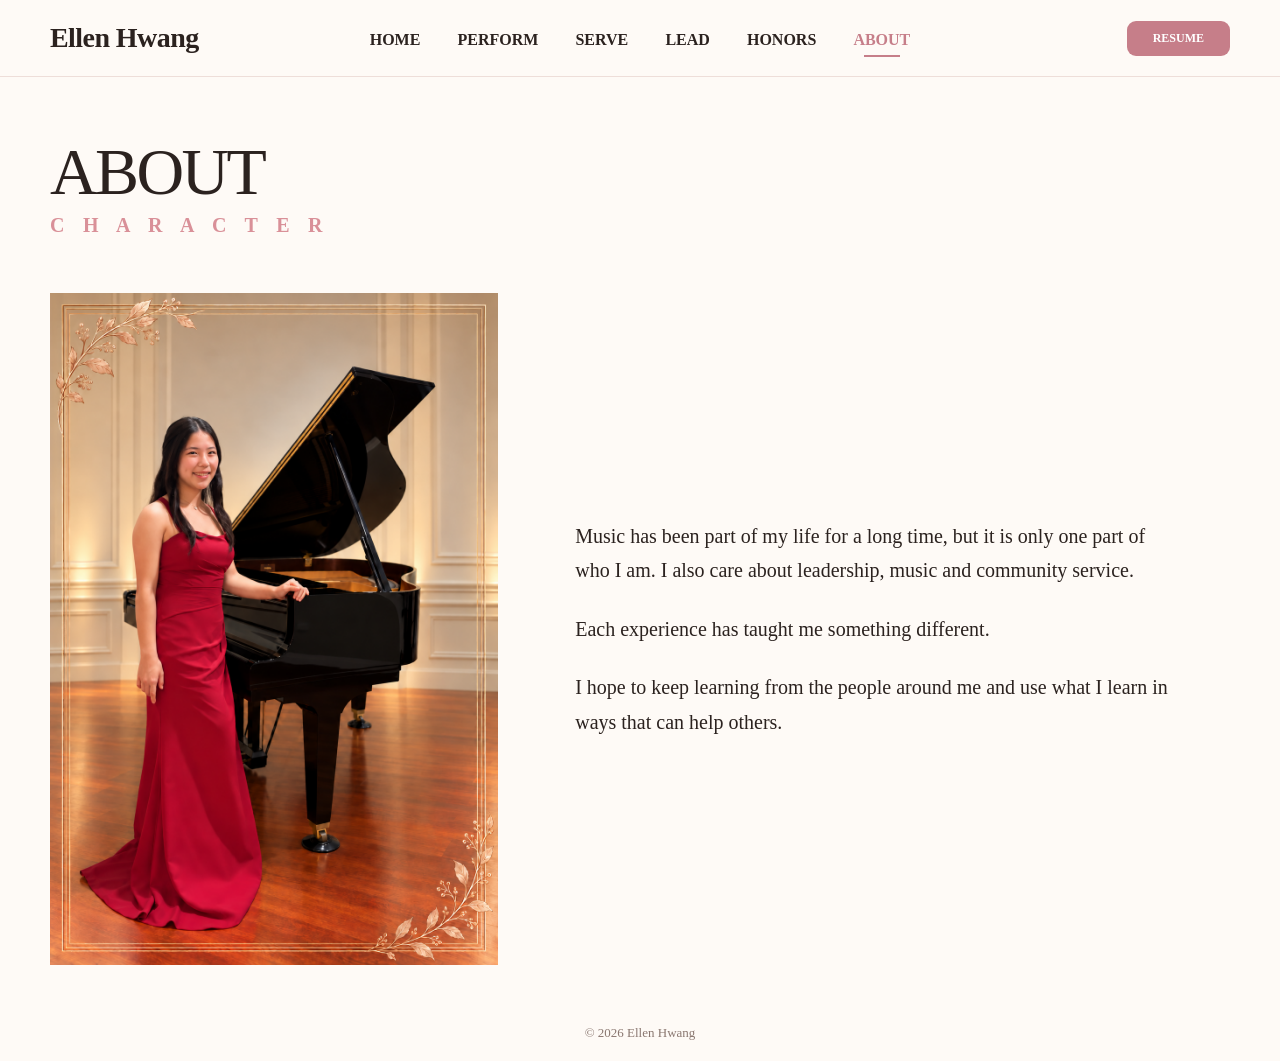
==== commit f3c17abc: "Add files via upload" ====
--- a/about.html
+++ b/about.html
@@ -9,5 +9,5 @@
       <a class="resume-btn" href="Ellen_Hwang_Resume.pdf" target="_blank" rel="noopener">RESUME</a>
     </div></header><main class="about-wrap decor-page"><img class="floral right" src="assets/images/floral.png" alt=""><div class="container">
 <section class="page-top"><div><h1 class="page-title">ABOUT</h1><div class="page-key">C H A R A C T E R</div></div><div></div></section>
-<section class="about-grid"><div class="about-photo"><img src="assets/images/about-burgundy.png" width="1024" height="1536" alt="Ellen Hwang in a burgundy gown beside a grand piano"></div><div class="about-copy"><p>I started piano in 2016, and it is the thing I have worked hardest at. It also led me to the rest of what I do.</p><p>Through Music Angels Hands I organize concerts, edit a student newspaper, and perform for seniors and hospital patients.</p><p>I want to keep improving at the piano and keep using it to help people.</p></div></section>
+<section class="about-grid"><div class="about-photo"><img src="assets/images/about-burgundy.png" width="1024" height="1536" alt="Ellen Hwang in a burgundy gown beside a grand piano"></div><div class="about-copy"><p>Music has been part of my life for a long time, but it is only one part of who I am. I also care about leadership, music and community service.</p><p>Each experience has taught me something different.</p><p>I hope to keep learning from the people around me and use what I learn in ways that can help others.</p></div></section>
 </div></main><footer class="footer"><div class="container">© 2026 Ellen Hwang</div></footer><script src="script.js"></script></body></html>
--- a/styles.css
+++ b/styles.css
@@ -518,7 +518,7 @@
 .hero-facts a:hover b{color:var(--rose)}
 @media (min-width:901px){
   body.home .hero-copy{position:relative}
-  body.home .hero-facts{position:absolute;left:clamp(60px,9vw,130px);top:calc(100% + 18px);margin:0;width:clamp(190px,16vw,260px)}
+  body.home .hero-facts{position:absolute;left:clamp(60px,9vw,130px);top:calc(100% + 18px);margin:0;width:clamp(190px,14vw,215px)}
 }
 @media (max-width:900px){
   .hero-facts{margin:16px auto 0;max-width:340px;text-align:left}
@@ -552,3 +552,45 @@
 /* HOME: make the two achievements stand out a little more */
 .hero-facts b{font-size:18px;color:var(--rose)}
 .hero-facts a:hover b{color:var(--ink)}
+
+/* Floral decorations removed (all pages, both sides) */
+.floral,.home-floral,.floral.left,.floral.right{display:none!important}
+
+/* PERFORM: featured performance emphasis (Chopin featured, Beethoven second) */
+.performance-card .feat-label{font-size:12px;font-weight:700;letter-spacing:.2em;color:var(--rose);margin:0 0 10px}
+.performance-card .piece-sub{font-size:15px;line-height:1.4;color:var(--muted);margin:4px 0 0}
+.performance-card .watch{display:inline-block;margin-top:14px;font-size:14px;font-weight:700;letter-spacing:.08em;color:var(--rose);text-decoration:none;border-bottom:1px solid var(--rose2);padding-bottom:2px}
+.performance-card .watch:hover{color:var(--rose2)}
+.performance-card.is-featured,.performance-card.is-second{grid-column:1/-1}
+.performance-card.is-featured .piece,.performance-card.is-second .piece{min-height:0}
+@media (min-width:701px){
+  .performance-card.is-featured{grid-template-columns:clamp(260px,36%,400px) minmax(0,1fr);gap:40px;align-items:center}
+  .performance-card.is-featured .perf-text{padding-top:0}
+  .performance-card.is-featured h3{font-size:28px}
+  .performance-card.is-featured .piece{font-size:26px}
+  .performance-card.is-second{grid-template-columns:clamp(210px,26%,300px) minmax(0,1fr);gap:32px;align-items:center}
+  .performance-card.is-second .perf-text{padding-top:0}
+  .performance-card.is-second .piece{font-size:21px}
+}
+@media (max-width:700px){
+  .performance-card.is-featured h3{font-size:24px}
+  .performance-card.is-featured .piece{font-size:22px}
+}
+
+/* HOME: achievement tiles replace the small hero lines; section icons stay on mobile only */
+.home-achv{display:grid;grid-template-columns:repeat(3,1fr);gap:10px;padding:18px 0 4px;width:calc(100% - 28px);margin-inline:auto;text-align:center}
+.home-achv a{display:block;position:relative;padding:4px 6px;text-decoration:none;color:var(--ink)}
+.home-achv a:not(:last-child):after{content:"";position:absolute;right:-5px;top:8px;bottom:8px;width:1px;background:#dcc7c1}
+.home-achv b{display:block;font-size:15px;letter-spacing:.01em;color:var(--rose)}
+.home-achv span,.home-achv i{display:block;font-size:12px;line-height:1.35;color:var(--muted);margin-top:3px}
+.home-achv i{font-style:italic;margin-top:1px}
+.home-achv a:hover b{color:var(--ink)}
+@media (min-width:901px){
+  body.home .home-paths{display:none}
+  body.home .home-achv{position:relative;z-index:3;margin-top:-30px;padding:6px 0 0;width:min(900px,calc(100% - 46px));gap:26px}
+  .home-achv a:not(:last-child):after{right:-13px;top:6px;bottom:6px}
+  .home-achv b{font-size:22px}
+  .home-achv span,.home-achv i{font-size:15px;margin-top:4px}
+  .home-achv i{margin-top:2px}
+}
+body.home .home-paths{display:none!important}
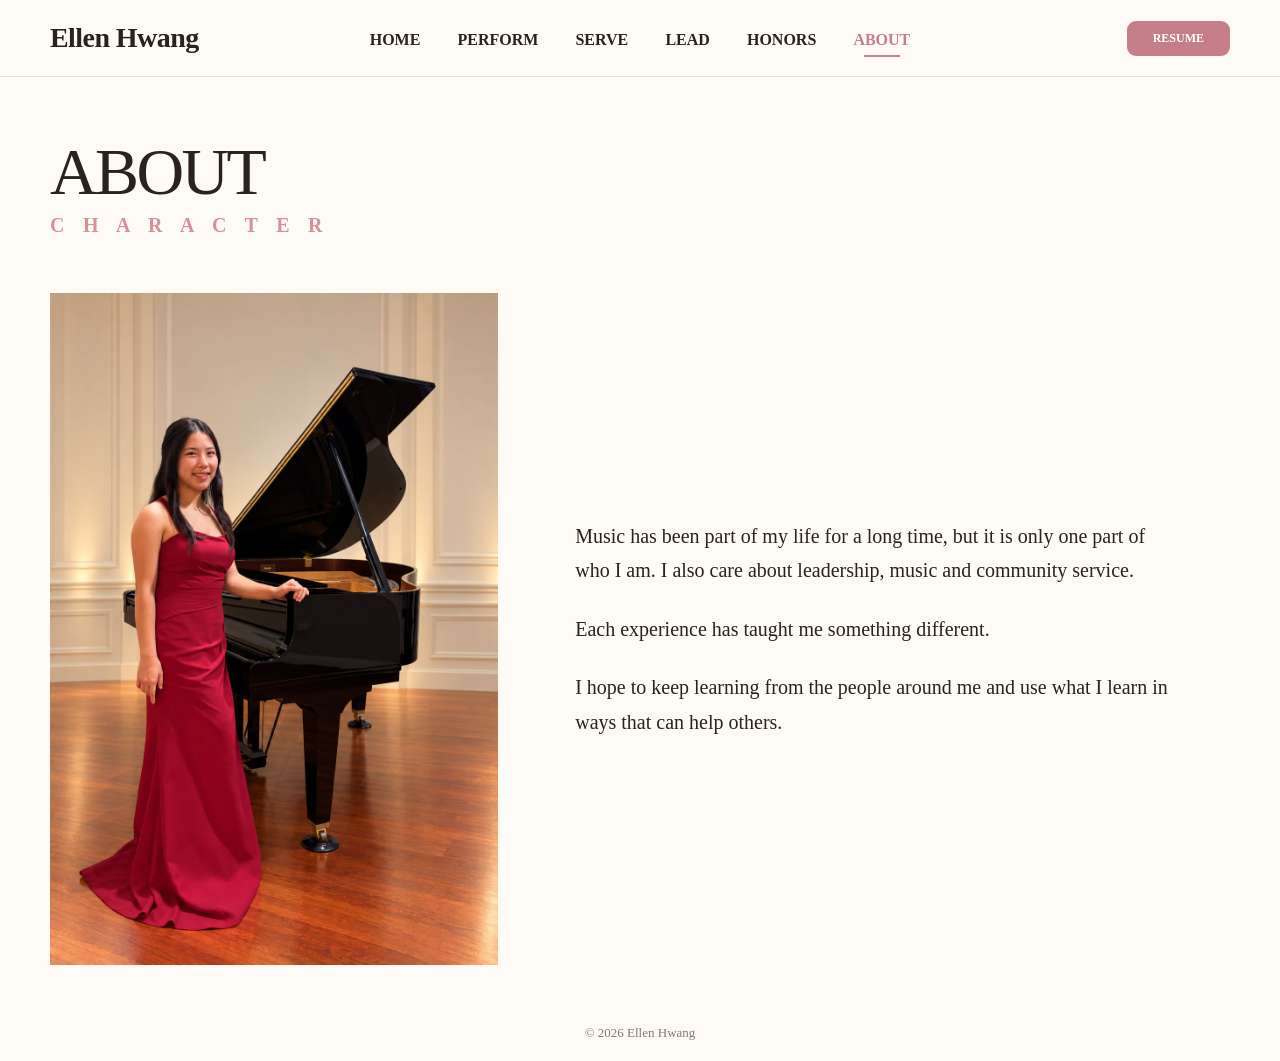
==== commit a2af2d95: "Add files via upload" ====
--- a/about.html
+++ b/about.html
@@ -6,8 +6,8 @@
       <a class="brand" href="index.html">Ellen Hwang</a>
       <button class="mobile-toggle" aria-label="Open menu">☰</button>
       <nav class="nav-links"><a class="" href="index.html">HOME</a><a class="" href="perform.html">PERFORM</a><a class="" href="serve.html">SERVE</a><a class="" href="lead.html">LEAD</a><a class="" href="honors.html">HONORS</a><a class="active" href="about.html">ABOUT</a></nav>
-      <a class="resume-btn" href="Ellen_Hwang_Resume.pdf" target="_blank" rel="noopener">RESUME</a>
-    </div></header><main class="about-wrap decor-page"><img class="floral right" src="assets/images/floral.png" alt=""><div class="container">
+      <a class="resume-btn" href="resume.html">RESUME</a>
+    </div></header><main class="about-wrap decor-page"><div class="container">
 <section class="page-top"><div><h1 class="page-title">ABOUT</h1><div class="page-key">C H A R A C T E R</div></div><div></div></section>
-<section class="about-grid"><div class="about-photo"><img src="assets/images/about-burgundy.png" width="1024" height="1536" alt="Ellen Hwang in a burgundy gown beside a grand piano"></div><div class="about-copy"><p>Music has been part of my life for a long time, but it is only one part of who I am. I also care about leadership, music and community service.</p><p>Each experience has taught me something different.</p><p>I hope to keep learning from the people around me and use what I learn in ways that can help others.</p></div></section>
+<section class="about-grid"><div class="about-photo"><img src="assets/images/about-piano.jpg" width="1024" height="1536" alt="Ellen Hwang in a red gown beside a grand piano"></div><div class="about-copy"><p>Music has been part of my life for a long time, but it is only one part of who I am. I also care about leadership, music and community service.</p><p>Each experience has taught me something different.</p><p>I hope to keep learning from the people around me and use what I learn in ways that can help others.</p></div></section>
 </div></main><footer class="footer"><div class="container">© 2026 Ellen Hwang</div></footer><script src="script.js"></script></body></html>
--- a/styles.css
+++ b/styles.css
@@ -556,41 +556,35 @@
 /* Floral decorations removed (all pages, both sides) */
 .floral,.home-floral,.floral.left,.floral.right{display:none!important}
 
-/* PERFORM: featured performance emphasis (Chopin featured, Beethoven second) */
-.performance-card .feat-label{font-size:12px;font-weight:700;letter-spacing:.2em;color:var(--rose);margin:0 0 10px}
-.performance-card .piece-sub{font-size:15px;line-height:1.4;color:var(--muted);margin:4px 0 0}
-.performance-card .watch{display:inline-block;margin-top:14px;font-size:14px;font-weight:700;letter-spacing:.08em;color:var(--rose);text-decoration:none;border-bottom:1px solid var(--rose2);padding-bottom:2px}
-.performance-card .watch:hover{color:var(--rose2)}
-.performance-card.is-featured,.performance-card.is-second{grid-column:1/-1}
-.performance-card.is-featured .piece,.performance-card.is-second .piece{min-height:0}
-@media (min-width:701px){
-  .performance-card.is-featured{grid-template-columns:clamp(260px,36%,400px) minmax(0,1fr);gap:40px;align-items:center}
-  .performance-card.is-featured .perf-text{padding-top:0}
-  .performance-card.is-featured h3{font-size:28px}
-  .performance-card.is-featured .piece{font-size:26px}
-  .performance-card.is-second{grid-template-columns:clamp(210px,26%,300px) minmax(0,1fr);gap:32px;align-items:center}
-  .performance-card.is-second .perf-text{padding-top:0}
-  .performance-card.is-second .piece{font-size:21px}
-}
-@media (max-width:700px){
-  .performance-card.is-featured h3{font-size:24px}
-  .performance-card.is-featured .piece{font-size:22px}
-}
-
-/* HOME: achievement tiles replace the small hero lines; section icons stay on mobile only */
+/* RESUME page: opens instantly in the browser (pages as images) + PDF download */
+.resume-wrap{padding:28px 0 40px;max-width:860px}
+.resume-bar{display:flex;align-items:center;justify-content:space-between;gap:16px;margin-bottom:22px}
+.resume-bar .page-title{margin:0;font-size:44px}
+.resume-dl{display:inline-block;padding:10px 20px;border-radius:9px;background:var(--rose);color:#fff;font-size:14px;font-weight:700;letter-spacing:.06em;text-decoration:none}
+.resume-dl:hover{background:var(--rose2)}
+.resume-img{display:block;width:100%;height:auto;border:1px solid var(--line);margin:0 0 18px;background:#fff}
+@media (max-width:600px){.resume-bar .page-title{font-size:32px}}
+
+/* HOME: achievement tiles replace the small hero lines; icon row removed */
 .home-achv{display:grid;grid-template-columns:repeat(3,1fr);gap:10px;padding:18px 0 4px;width:calc(100% - 28px);margin-inline:auto;text-align:center}
 .home-achv a{display:block;position:relative;padding:4px 6px;text-decoration:none;color:var(--ink)}
 .home-achv a:not(:last-child):after{content:"";position:absolute;right:-5px;top:8px;bottom:8px;width:1px;background:#dcc7c1}
-.home-achv b{display:block;font-size:15px;letter-spacing:.01em;color:var(--rose)}
-.home-achv span,.home-achv i{display:block;font-size:12px;line-height:1.35;color:var(--muted);margin-top:3px}
+.home-achv b{display:block;font-size:18px;letter-spacing:.01em;color:var(--rose)}
+.home-achv span,.home-achv i{display:block;font-size:14px;line-height:1.35;color:var(--muted);margin-top:3px}
 .home-achv i{font-style:italic;margin-top:1px}
 .home-achv a:hover b{color:var(--ink)}
 @media (min-width:901px){
-  body.home .home-paths{display:none}
   body.home .home-achv{position:relative;z-index:3;margin-top:-30px;padding:6px 0 0;width:min(900px,calc(100% - 46px));gap:26px}
   .home-achv a:not(:last-child):after{right:-13px;top:6px;bottom:6px}
-  .home-achv b{font-size:22px}
-  .home-achv span,.home-achv i{font-size:15px;margin-top:4px}
+  .home-achv b{font-size:26px}
+  .home-achv span,.home-achv i{font-size:18px;margin-top:4px}
   .home-achv i{margin-top:2px}
 }
 body.home .home-paths{display:none!important}
+/* HOME highlight 3: clear hover / keyboard-focus cue */
+.home-achv a:focus-visible{outline:2px solid var(--rose2);outline-offset:4px;border-radius:6px}
+.home-achv a:hover b,.home-achv a:focus-visible b{text-decoration:underline;text-decoration-thickness:1px;text-underline-offset:5px}
+.home-achv a:hover span,.home-achv a:focus-visible span{color:var(--rose)}
+
+/* PERFORM: 3 videos — center the last card under the 2-column grid */
+@media (min-width:601px){.performance-grid .performance-card:last-child:nth-child(odd){grid-column:1/-1;justify-self:center;width:calc(50% - 16px)}}
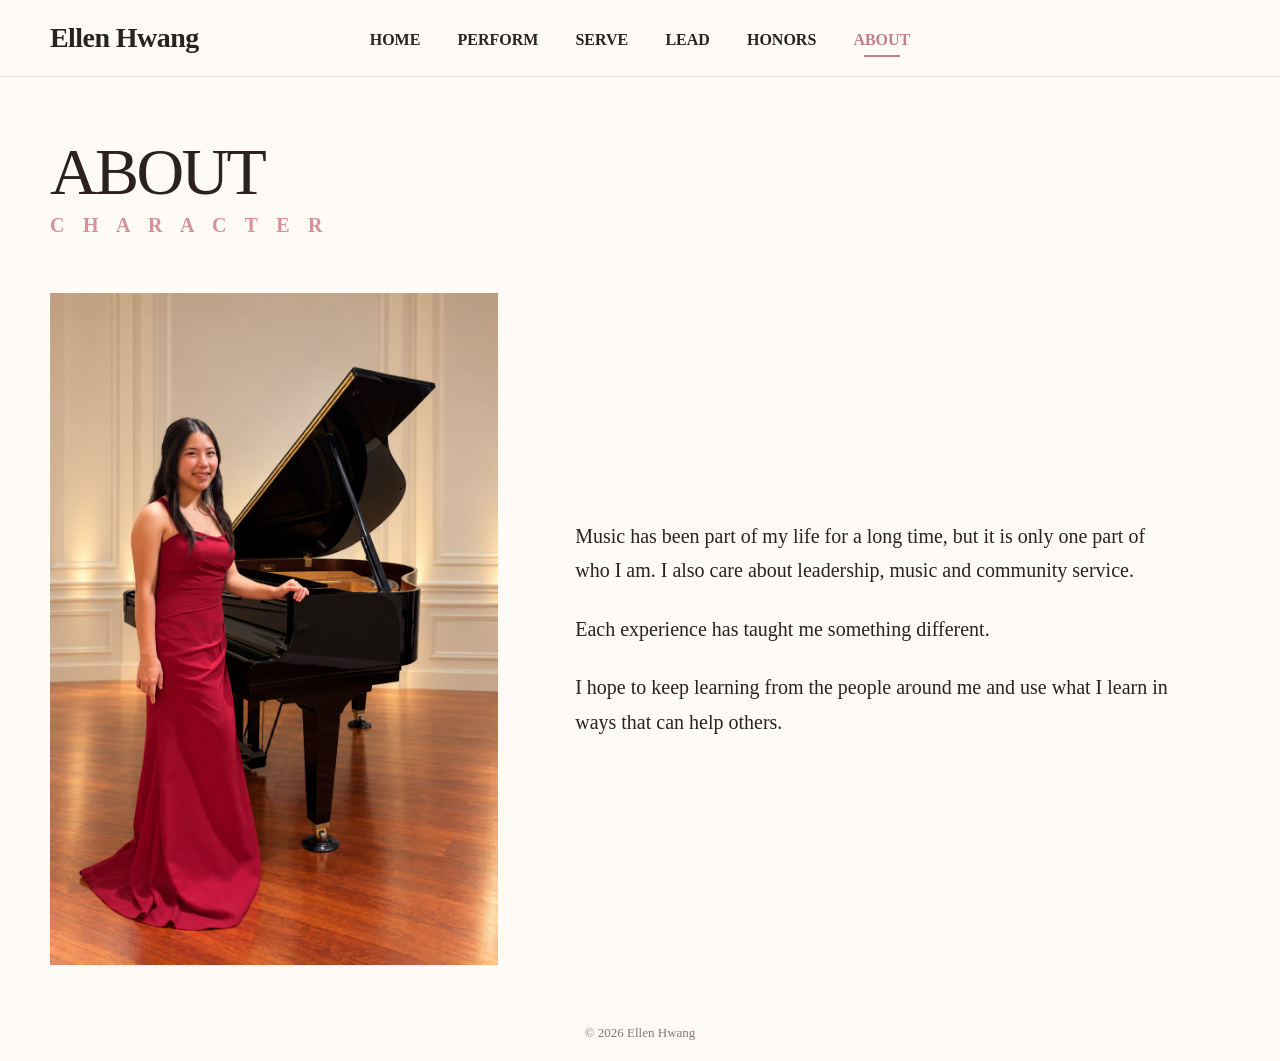
==== commit 70ebdb53: "Add files via upload" ====
--- a/about.html
+++ b/about.html
@@ -2,12 +2,11 @@
 <meta charset="utf-8"><meta name="viewport" content="width=device-width, initial-scale=1">
 <title>About | Ellen Hwang</title>
 <meta name="description" content="Ellen Hwang portfolio — piano, service, leadership and honors.">
-<link rel="stylesheet" href="styles.css"></head><body class="about-page"><header class="site-header"><div class="container nav">
+<link rel="stylesheet" href="styles.css?v=20261016"></head><body class="about-page"><header class="site-header"><div class="container nav">
       <a class="brand" href="index.html">Ellen Hwang</a>
       <button class="mobile-toggle" aria-label="Open menu">☰</button>
       <nav class="nav-links"><a class="" href="index.html">HOME</a><a class="" href="perform.html">PERFORM</a><a class="" href="serve.html">SERVE</a><a class="" href="lead.html">LEAD</a><a class="" href="honors.html">HONORS</a><a class="active" href="about.html">ABOUT</a></nav>
-      <a class="resume-btn" href="resume.html">RESUME</a>
     </div></header><main class="about-wrap decor-page"><div class="container">
 <section class="page-top"><div><h1 class="page-title">ABOUT</h1><div class="page-key">C H A R A C T E R</div></div><div></div></section>
 <section class="about-grid"><div class="about-photo"><img src="assets/images/about-piano.jpg" width="1024" height="1536" alt="Ellen Hwang in a red gown beside a grand piano"></div><div class="about-copy"><p>Music has been part of my life for a long time, but it is only one part of who I am. I also care about leadership, music and community service.</p><p>Each experience has taught me something different.</p><p>I hope to keep learning from the people around me and use what I learn in ways that can help others.</p></div></section>
-</div></main><footer class="footer"><div class="container">© 2026 Ellen Hwang</div></footer><script src="script.js"></script></body></html>+</div></main><footer class="footer"><div class="container">© 2026 Ellen Hwang</div></footer><script src="script.js?v=20261016"></script></body></html>
--- a/styles.css
+++ b/styles.css
@@ -586,5 +586,14 @@
 .home-achv a:hover b,.home-achv a:focus-visible b{text-decoration:underline;text-decoration-thickness:1px;text-underline-offset:5px}
 .home-achv a:hover span,.home-achv a:focus-visible span{color:var(--rose)}
 
-/* PERFORM: 3 videos — center the last card under the 2-column grid */
-@media (min-width:601px){.performance-grid .performance-card:last-child:nth-child(odd){grid-column:1/-1;justify-self:center;width:calc(50% - 16px)}}
+/* PERFORM: 3 videos in one row, album large with the text underneath */
+.performance-grid{grid-template-columns:repeat(3,minmax(0,1fr));gap:28px}
+.performance-card{display:block;max-width:none;width:auto;margin-inline:0}
+.performance-card .perf-text{padding-top:0;text-align:center}
+.performance-card h3{margin:16px 0 4px;font-size:21px;font-weight:700;color:var(--ink)}
+.performance-card .piece{font-size:19px;font-weight:600;min-height:0;color:var(--ink)}
+.performance-card .meta{font-size:15px;color:var(--ink);opacity:.75;margin-top:6px}
+@media (max-width:900px){.performance-grid{gap:16px}.performance-card h3{font-size:17px}.performance-card .piece{font-size:15px}.performance-card .meta{font-size:13px}}
+@media (max-width:600px){.performance-grid{grid-template-columns:1fr;gap:30px}.performance-card{max-width:440px;margin-inline:auto}.performance-card h3{font-size:21px}.performance-card .piece{font-size:18px}.performance-card .meta{font-size:14px}}
+/* RESUME button removed: keep the mobile menu button at the right edge */
+@media (max-width:900px){.nav .mobile-toggle{grid-column:3;justify-self:end}}
